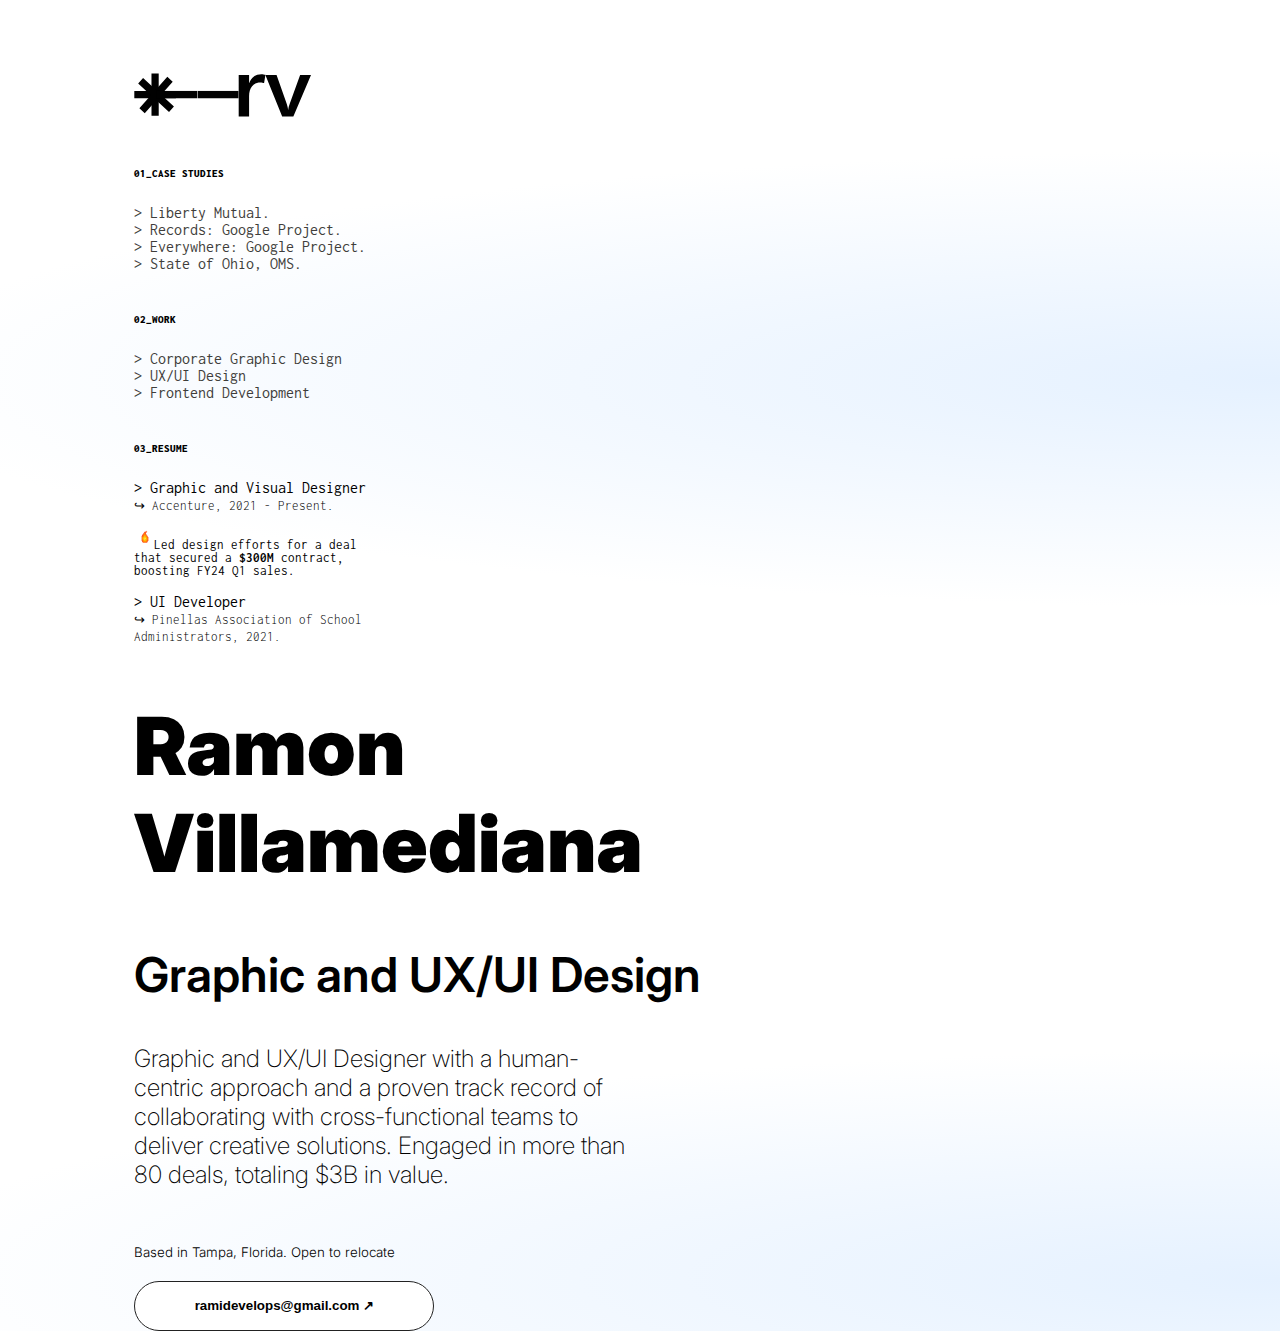
==== index.html @ a41bd523 "Google Analytics added" ====
<!DOCTYPE html>
<html>

<head>
  
  <!-- Google tag (gtag.js) -->
<script async src="https://www.googletagmanager.com/gtag/js?id=G-LFRP5LNCE6"></script>
<script>
  window.dataLayer = window.dataLayer || [];
  function gtag(){dataLayer.push(arguments);}
  gtag('js', new Date());

  gtag('config', 'G-LFRP5LNCE6');
</script>

  <meta charset="utf-8">
  <meta name="viewport" content="width=device-width">

  <!-- HTML Meta Tags -->
<title>Ramon Villamediana</title>
<meta name="description" content="Ramon Villamediana portfolio. Refined and visually pleasing Graphic and UX/UI Design.">

<!-- Facebook Meta Tags -->
<meta property="og:url" content="https://ramidevelops.github.io/me/">
<meta property="og:type" content="website">
<meta property="og:title" content="Ramon Villamediana Portfolio">
<meta property="og:description" content="Ramon Villamediana portfolio. Refined and visually pleasing Graphic and UX/UI Design.">
<meta property="og:image" content="https://ramidevelops.github.io/me/assets/LOGO2.svg">

<!-- Twitter Meta Tags -->
<meta name="twitter:card" content="summary_large_image">
<meta property="twitter:domain" content="ramidevelops.github.io">
<meta property="twitter:url" content="https://ramidevelops.github.io/me/">
<meta name="twitter:title" content="Ramon Villamediana Portfolio">
<meta name="twitter:description" content="Ramon Villamediana portfolio. Refined and visually pleasing Graphic and UX/UI Design.">
<meta name="twitter:image" content="https://ramidevelops.github.io/me/assets/LOGO2.svg">


  <link rel="stylesheet" href="https://cdn.jsdelivr.net/npm/bootstrap@4.1.3/dist/css/bootstrap.min.css" integrity="sha384-MCw98/SFnGE8fJT3GXwEOngsV7Zt27NXFoaoApmYm81iuXoPkFOJwJ8ERdknLPMO" crossorigin="anonymous">
  <link rel="icon" type="image/x-icon" href="assets/LOGO2.svg">
  <link rel="preconnect" href="https://fonts.googleapis.com">
  <link rel="preconnect" href="https://fonts.gstatic.com" crossorigin>
  <link href="https://fonts.googleapis.com/css2?family=Inconsolata:wght@300&display=swap" rel="stylesheet">
  <link rel="preconnect" href="https://fonts.googleapis.com">
  <link rel="preconnect" href="https://fonts.gstatic.com" crossorigin>
  <link href="https://fonts.googleapis.com/css2?family=Inconsolata:wght@300&family=Inter&display=swap" rel="stylesheet">
  <link href="https://cdn.jsdelivr.net/npm/bootstrap@5.3.2/dist/css/bootstrap.min.css" rel="stylesheet" integrity="sha384-T3c6CoIi6uLrA9TneNEoa7RxnatzjcDSCmG1MXxSR1GAsXEV/Dwwykc2MPK8M2HN" crossorigin="anonymous">

  <link rel="stylesheet" href="./styles.css">
  <link
    rel="stylesheet"
    href="https://cdnjs.cloudflare.com/ajax/libs/animate.css/4.1.1/animate.min.css"/>
  
  <!-- Designed and brought to life by Ramon Villamediana -->
</head>

<body class="gradient">
  <section class="row mx-2" id="navbar-mobile">
  <div class="col-3">
  <a href="index.html"><img src="assets/logo-1.svg" class="logo-img"></a>
    </div>
    <div class="col-2">
    
      <button type="button" class="menu" data-bs-toggle="modal" data-bs-target="#exampleModal">
      <svg xmlns="http://www.w3.org/2000/svg" width="24" height="24" fill="currentColor" class="bi bi-plus-circle-fill" viewBox="0 0 16 16">
        <path d="M16 8A8 8 0 1 1 0 8a8 8 0 0 1 16 0M8.5 4.5a.5.5 0 0 0-1 0v3h-3a.5.5 0 0 0 0 1h3v3a.5.5 0 0 0 1 0v-3h3a.5.5 0 0 0 0-1h-3z"/>
      </svg>
    </button>
    </div>
      <!--------------------- Modal ------------------------------------------------------------------------------------------------->
      <div class="modal fade" id="exampleModal" tabindex="-1" aria-labelledby="exampleModalLabel" aria-hidden="true">
        <div class="modal-dialog">
          <div class="modal-content">
            <div class="modal-header">
              <h5 class="modal-title" id="exampleModalLabel">
              <button type="button" class="btn-close" data-bs-dismiss="modal" aria-label="Close"></button>
            </div>
            <div class="modal-body">
              <div class="mx-2" style="text-align: left;">
              <a href="index.html"><img src="assets/logo-1.svg" alt="logo" class="logo-img"></a>
              <br>
              <br>
                <nav>
                <h6><b>01_CASE STUDIES</b></h6>
                <a href="lmcasestudy.html">> Liberty Mutual.</a>
                <br>
                <a href="recordscasestudy.html">> Records: Google Project.</a>
                <br>
                <a href="everywherecasestudy.html">> Everywhere: Google Project.</a>
                <br>
                <a href="oakscasestudy.html">> State of Ohio, OMS.</a>
                <br>
                <br>
                <h6><b>02_WORK</b></h6>
                <a href="gdwork.html">> Coorporate Graphic Design</a>
                <br>
                <a href="uxwork.html">> UX/UI Design</a>
                <br>
                <a href="frontendwork.html">> Front-end Development</a>
                <br>
                <br>
                <h6><b>03_RESUME</b></h6>
                  <p>> Graphic and Visual Designer
                    <small>
                      <br>Accenture, 2021 - Present.</b>
                      </small></p>

                      <p>> UI Developer<br>
                      <small>
                        Pinellas Association of School Administrators, 2021.
                      </small></p>

                </nav>
              </div>
            </div>
          </div>
        </div>
      </div>
   
  </section>
  <!---desktop versioooooooooooooon-->
  <div class="row" id="main-container">
  <div class="mx-2 px-4" id="left">
  <a href="index.html"><img src="assets/logo-1.svg" alt="logo" class="logo-img-desktop"></a>
  <br>
  <br>
    <nav>
    <h6><b>01_CASE STUDIES</b></h6>
    <a href="lmcasestudy.html">> Liberty Mutual.</a>
    <br>
    <a href="recordscasestudy.html">> Records: Google Project.</a>
    <br>
    <a href="everywherecasestudy.html">> Everywhere: Google Project.</a>
    <br>
    <a href="oakscasestudy.html">> State of Ohio, OMS.</a>
    <br>
    <br>
    <h6><b>02_WORK</b></h6>
    <a href="gdwork.html">> Corporate Graphic Design</a>
    <br>
    <a href="uxwork.html">> UX/UI Design</a>
    <br>
    <a href="frontendwork.html">> Frontend Development</a>
    <br>
    <br>
    <h6><b>03_RESUME</b></h6>
      <p>> Graphic and Visual Designer
        <small>
          <br>↪ Accenture, 2021 - Present.</b>
          </small></p>
          <p style="font-size: 0.8rem;"><img src='assets/fire.gif' style="width: 20px;">Led design efforts for a deal that secured a <b>$300M</b> contract, boosting FY24 Q1 sales.</p>

          <p>> UI Developer<br>
          <small>
            ↪ Pinellas Association of School Administrators, 2021.
          </small></p>

    </nav>
  </div>
    
  <div class="mx-2" id="center">
  <h1>Ramon Villamediana</h1>
  <h2>Graphic and UX/UI Design</h2>
  <h4>Graphic and UX/UI Designer with a human-centric approach and a proven track record of collaborating with cross-functional teams to deliver creative solutions. Engaged in more than 80 deals, totaling $3B in value.</h4>
  <br>
  <small>Based in Tampa, Florida. Open to relocate</small>
  <br>
  <br>
    <a href="mailto:ramidevelops@gmail.com">
      <button type="button" class="email-button">ramidevelops@gmail.com ↗︎</button>
    </a>
            <br>
        </div>
      </div>

    <script src="https://cdn.jsdelivr.net/npm/bootstrap@5.3.2/dist/js/bootstrap.bundle.min.js" integrity="sha384-C6RzsynM9kWDrMNeT87bh95OGNyZPhcTNXj1NW7RuBCsyN/o0jlpcV8Qyq46cDfL" crossorigin="anonymous"></script>
<script src="script.js"></script>
  
</body>

</html>
---- styles.css ----
html {
  height: 100%;
  width: 100%;
  scroll-behavior: smooth;
}

.gradient{
  background: radial-gradient(331.1% 76.51% at 100% 42.09%, #e5f1ff 0%, #FFF 33.19%);
}

#navbar-mobile{
  display:none;
}

#main-container{
  width: 80%;
  margin: auto;
  margin-top: 5%;
}

#left{
  font-family: inconsolata;
}

#center{
  font-family: inter;
  animation: showup 1.5s forwards;
}

#center > h1{
  font-size: 5rem;
  font-weight: 900;
}

#center > h2{
  font-size: 3rem;
  font-weight: 600;
}

#center > h4{
  width: 70%;
  font-size: 1.5rem;
  font-weight: 200;

}


.email-button{
      font-weight: 600;
      border-bottom-width: 1px;
      background-color: white;
      border-color: rgb(34, 34, 34);
      border-left-width: 1px;
      border-right-width: 1px;
      border-style: solid;
      border-top-width: 1px;
      height: 50px;
      width: 300px;
      opacity: 1;
      border-radius: 70px;
}

.email-button:hover{
      font-weight: 600;
        border-bottom-width: 1px;
        background-color: black;
        border-color: rgb(255, 255, 255);
        color: white;
        transition: 1s;
        border-left-width: 1px;
        border-right-width: 1px;
        border-style: solid;
        border-top-width: 1px;
        height: 50px;
        width: 300px;
        opacity: 1;
        border-radius: 70px;
}

.logo-img-desktop{
  max-width: 70%;
  animation-name:fadeInLeft;
  animation-duration: 1s;
  animation-timing-function: 1s;
}

nav>a{
  display: inline-block;
  position: relative;
  text-decoration: none;
  color: #3f3e3b
}

nav>a:hover{
  animation-name: headShake;
  animation-duration: 1s;
  animation-timing-function: 1s;
  color:#000000;
  text-decoration: none;
}



small{
  font-weight: 300;
}
.logo-img{
  max-width: 200px;
}

#left{
 width: 25%; 
}

#center{
 width: 70%; 
}

.presentation{
  width: 50%;
  margin-bottom: 2%;
  margin: auto;
}

.frontend-img{
  width: 80%;
  margin: auto;
  border-radius: 15px;
}

#pdf-box{
  font-family: inconsolata, monospace;
  font-size: 0.9rem;
  width: 50%;
  margin: auto;
  margin-bottom: 2rem;
  border-style: SOLID;
  border-radius: 8PX;
  border-color: #000000;
  border-width: 1px;
}

#l-col>a:hover{
    animation-name: headShake;
    animation-duration: 0.9s;
    animation-timing-function: 0.9s;
}

#l-col{
  width: 60%;
  margin: auto;
  display: flex;
  justify-content: center;
}

#r-col{
  padding: 0.5rem;
  border-left: 1px solid;

}

.lm-p{
  max-width: 50%;
  margin: 0 auto;
  font-family: inconsolata;
}

@media (max-width: 992px) {

  .lm-p{
    max-width: 80%;
    margin: 0 auto;
  }

  #navbar-mobile{
    display: flex;
    align-items: center;
    justify-content: space-between;
    margin-top: 7%;
  }

  .modal-dialog{
    margin-top: 15%;
    font-family: inconsolata;
  }


  #main-container{
    height: 80vh;
    width: 100%;
    margin: auto;
    gap: 1%;
    margin-top: 5%;
    align-items: center;
  }
  
  #left{
  display: none;
  }

  #center{
    font-family: inter;
    width: 100%;
  }

  #center > h1{
    font-size: 3rem;
    font-weight: 900;
    animation: showup 2s forwards;
  }

  #center > h2{
    font-size: 1rem;
    font-weight: 600;
    animation: showup 2s forwards;
  }

  #center > h4{
    width: 50%;
    font-size: 0.8rem;
    font-weight:200;
    animation: showup 2s forwards;
}

  .email-button{
    width: 50%;
    height: 50px;
    font-size:0.6rem;
    color: white;
    background-color: black;
    border-color: rgb(0, 0, 0);
    transition: 1s ease-in-out;
  }
  

  .menu{
    background-color: rgb(255, 255, 255);
    color: rgb(0, 0, 0);
    border-style: solid;
    border-color: #FFF;
  }
  
  .email-button:hover{
        font-weight: 400;
          border-bottom-width: 1px;
          background-color: rgb(255, 255, 255);
          border-color: rgb(0, 0, 0);
          color: rgb(0, 0, 0);
          transition: 1s;
          border-left-width: 1px;
          border-right-width: 1px;
          border-style: solid;
          border-top-width: 1px;
          height: 50px;
          width: 80%;
          opacity: 1;
          border-radius: 70px;
  }

  .logo-img{
    max-width: 80px;
  }

  .presentation{
    width:100%;
    margin: auto;
  }

  #pdf-box{
    width: 90%;
    margin: auto;
    margin-bottom: 2rem;
  }

  #r-col{
    font-size: 0.6rem;
  }

}

@keyframes showup {
    0% {opacity:0;}
    20% {}
    80% {}
    100% {opacity:1;}
}
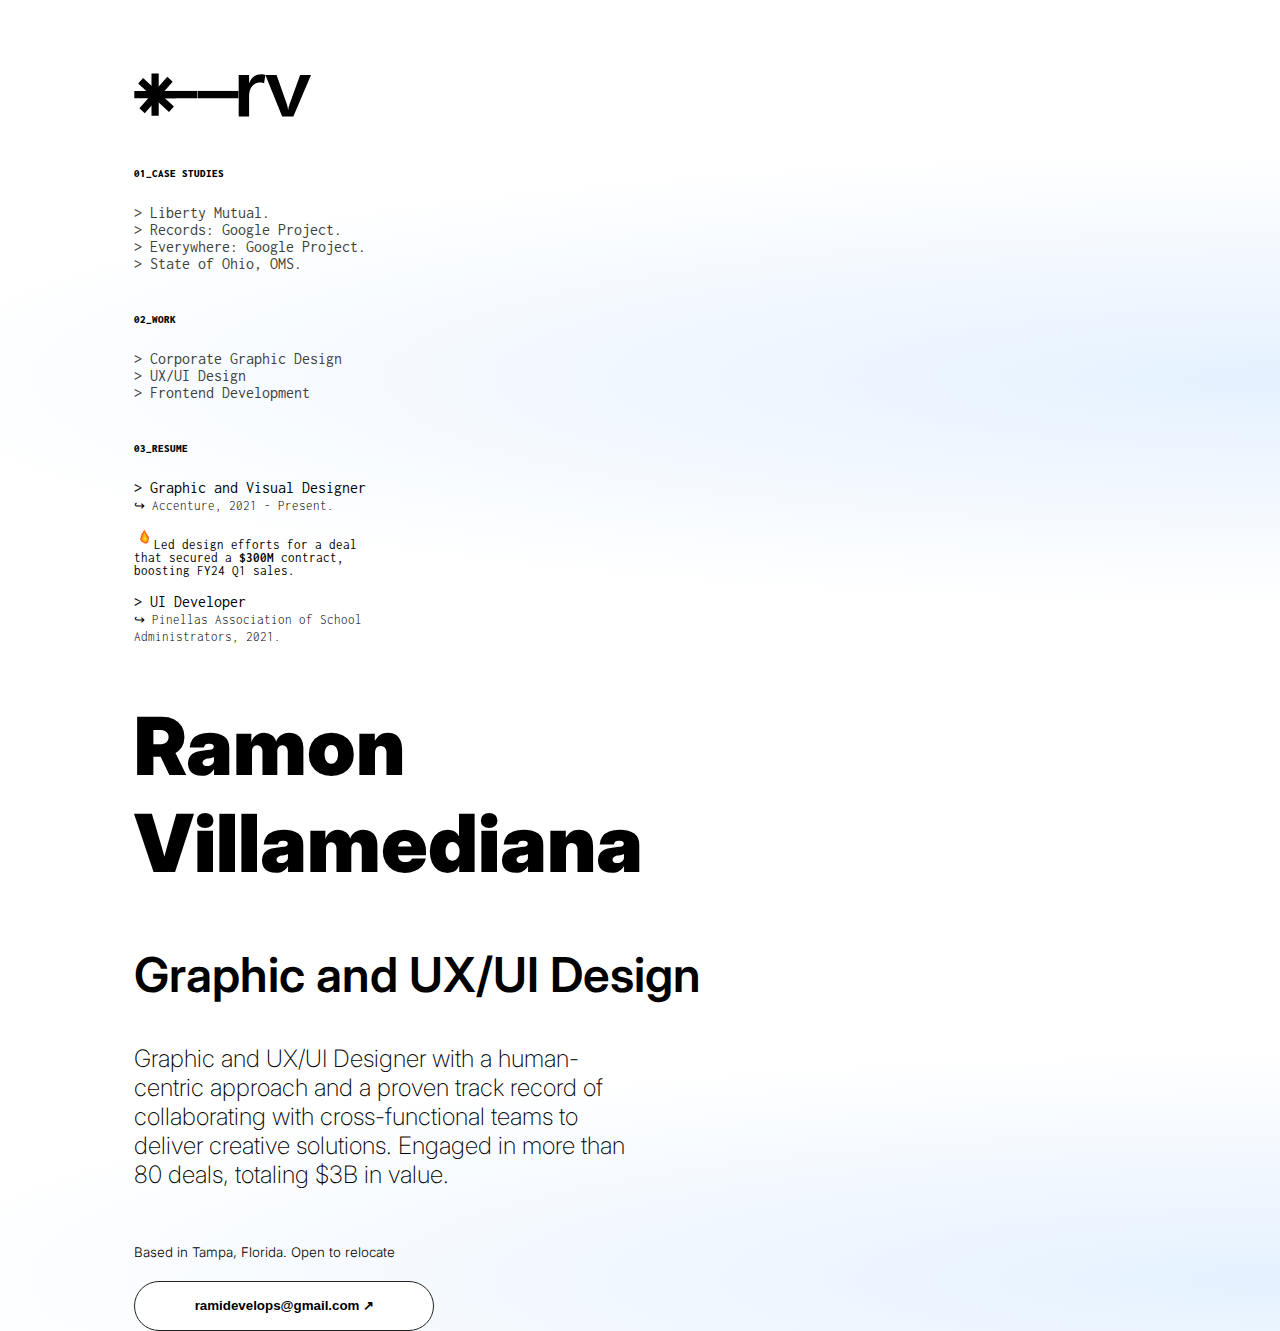
==== commit 1d9e5396: "Google tag manager added" ====
--- a/index.html
+++ b/index.html
@@ -2,16 +2,13 @@
 <html>
 
 <head>
-  
-  <!-- Google tag (gtag.js) -->
-<script async src="https://www.googletagmanager.com/gtag/js?id=G-LFRP5LNCE6"></script>
-<script>
-  window.dataLayer = window.dataLayer || [];
-  function gtag(){dataLayer.push(arguments);}
-  gtag('js', new Date());
-
-  gtag('config', 'G-LFRP5LNCE6');
-</script>
+<!-- Google Tag Manager -->
+<script>(function(w,d,s,l,i){w[l]=w[l]||[];w[l].push({'gtm.start':
+  new Date().getTime(),event:'gtm.js'});var f=d.getElementsByTagName(s)[0],
+  j=d.createElement(s),dl=l!='dataLayer'?'&l='+l:'';j.async=true;j.src=
+  'https://www.googletagmanager.com/gtm.js?id='+i+dl;f.parentNode.insertBefore(j,f);
+  })(window,document,'script','dataLayer','GTM-KDVG3HKG');</script>
+  <!-- End Google Tag Manager -->
 
   <meta charset="utf-8">
   <meta name="viewport" content="width=device-width">
@@ -55,6 +52,13 @@
 </head>
 
 <body class="gradient">
+  <!-- Google Tag Manager -->
+  <script>(function(w,d,s,l,i){w[l]=w[l]||[];w[l].push({'gtm.start':
+    new Date().getTime(),event:'gtm.js'});var f=d.getElementsByTagName(s)[0],
+    j=d.createElement(s),dl=l!='dataLayer'?'&l='+l:'';j.async=true;j.src=
+    'https://www.googletagmanager.com/gtm.js?id='+i+dl;f.parentNode.insertBefore(j,f);
+    })(window,document,'script','dataLayer','GTM-KDVG3HKG');</script>
+    <!-- End Google Tag Manager -->
   <section class="row mx-2" id="navbar-mobile">
   <div class="col-3">
   <a href="index.html"><img src="assets/logo-1.svg" class="logo-img"></a>
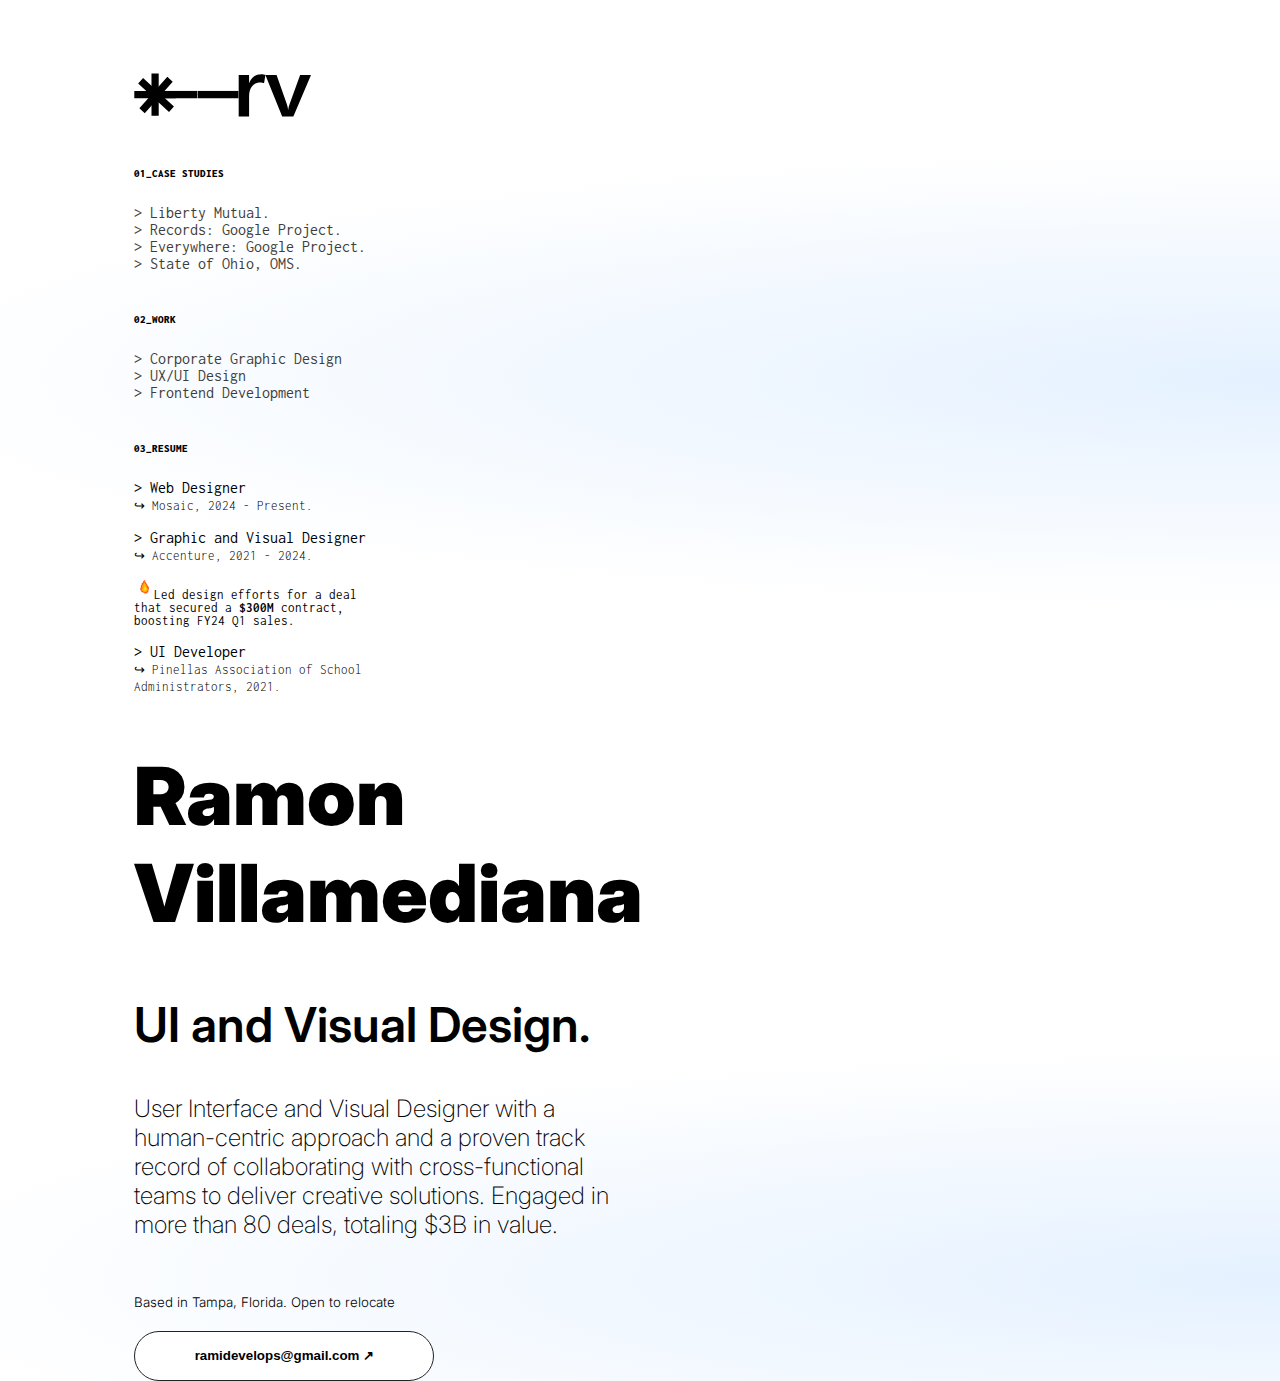
==== commit 247bf245: "resume updated!" ====
--- a/index.html
+++ b/index.html
@@ -2,6 +2,11 @@
 <html>
 
 <head>
+<!-- GODS PLAN IS REAL AND I WILL MAKE IT.
+      DESIGNED AND BROUGHT TO LIFE BY RAMON VILLAMEDIANA.-->
+
+
+      
 <!-- Google Tag Manager -->
 <script>(function(w,d,s,l,i){w[l]=w[l]||[];w[l].push({'gtm.start':
   new Date().getTime(),event:'gtm.js'});var f=d.getElementsByTagName(s)[0],
@@ -47,8 +52,6 @@
   <link
     rel="stylesheet"
     href="https://cdnjs.cloudflare.com/ajax/libs/animate.css/4.1.1/animate.min.css"/>
-  
-  <!-- Designed and brought to life by Ramon Villamediana -->
 </head>
 
 <body class="gradient">
@@ -104,9 +107,15 @@
                 <br>
                 <br>
                 <h6><b>03_RESUME</b></h6>
+
+                <p>> Web Designer
+                  <small>
+                    <br>Mosaic, 2024 - Present.</b>
+                    </small></p>
+
                   <p>> Graphic and Visual Designer
                     <small>
-                      <br>Accenture, 2021 - Present.</b>
+                      <br>Accenture, 2021 - 2024.</b>
                       </small></p>
 
                       <p>> UI Developer<br>
@@ -148,9 +157,15 @@
     <br>
     <br>
     <h6><b>03_RESUME</b></h6>
+
+      <p>> Web Designer
+      <small>
+        <br>↪ Mosaic, 2024 - Present.    
+      </small></p>
+      
       <p>> Graphic and Visual Designer
         <small>
-          <br>↪ Accenture, 2021 - Present.</b>
+          <br>↪ Accenture, 2021 - 2024.
           </small></p>
           <p style="font-size: 0.8rem;"><img src='assets/fire.gif' style="width: 20px;">Led design efforts for a deal that secured a <b>$300M</b> contract, boosting FY24 Q1 sales.</p>
 
@@ -164,8 +179,8 @@
     
   <div class="mx-2" id="center">
   <h1>Ramon Villamediana</h1>
-  <h2>Graphic and UX/UI Design</h2>
-  <h4>Graphic and UX/UI Designer with a human-centric approach and a proven track record of collaborating with cross-functional teams to deliver creative solutions. Engaged in more than 80 deals, totaling $3B in value.</h4>
+  <h2>UI and Visual Design.</h2>
+  <h4>User Interface and Visual Designer with a human-centric approach and a proven track record of collaborating with cross-functional teams to deliver creative solutions. Engaged in more than 80 deals, totaling $3B in value.</h4>
   <br>
   <small>Based in Tampa, Florida. Open to relocate</small>
   <br>
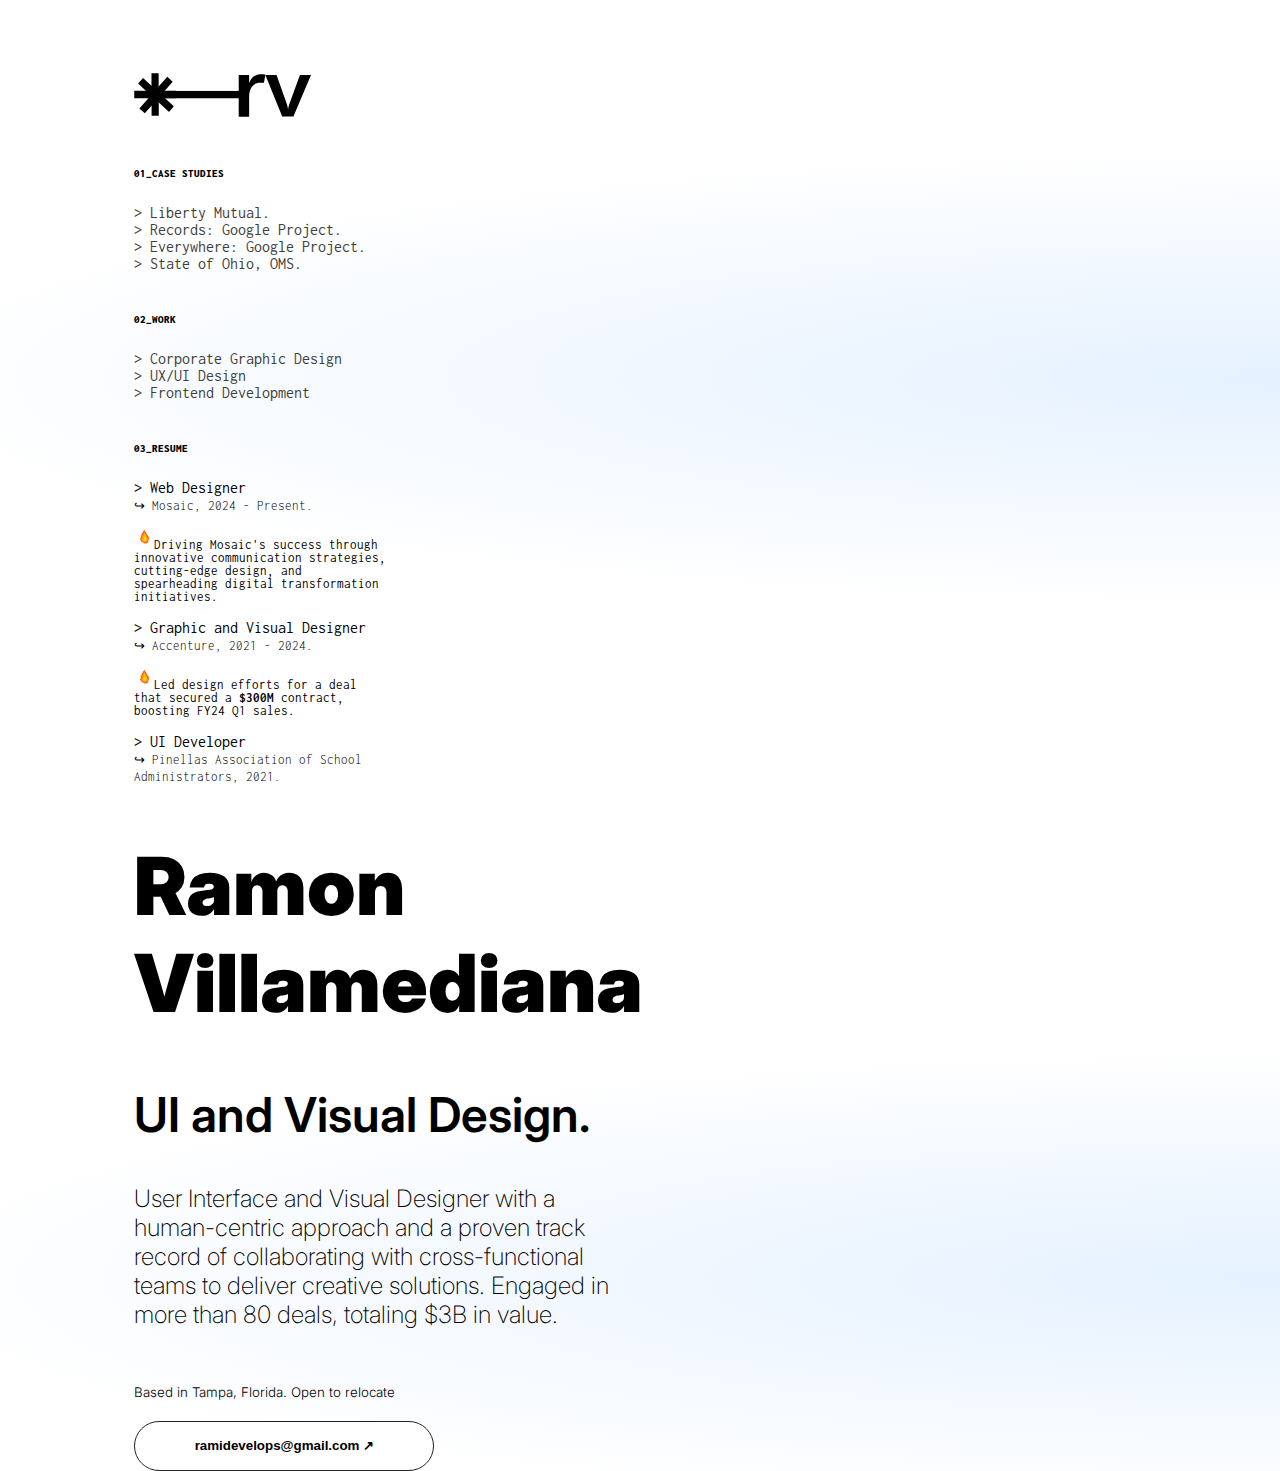
==== commit cfdb0b0f: "landing page updates" ====
--- a/index.html
+++ b/index.html
@@ -5,14 +5,12 @@
 <!-- GODS PLAN IS REAL AND I WILL MAKE IT.
       DESIGNED AND BROUGHT TO LIFE BY RAMON VILLAMEDIANA.-->
 
-
-      
-<!-- Google Tag Manager -->
+  <!-- Google Tag Manager -->
 <script>(function(w,d,s,l,i){w[l]=w[l]||[];w[l].push({'gtm.start':
   new Date().getTime(),event:'gtm.js'});var f=d.getElementsByTagName(s)[0],
   j=d.createElement(s),dl=l!='dataLayer'?'&l='+l:'';j.async=true;j.src=
   'https://www.googletagmanager.com/gtm.js?id='+i+dl;f.parentNode.insertBefore(j,f);
-  })(window,document,'script','dataLayer','GTM-KDVG3HKG');</script>
+  })(window,document,'script','dataLayer','GTM-KS4B787Q');</script>
   <!-- End Google Tag Manager -->
 
   <meta charset="utf-8">
@@ -55,13 +53,12 @@
 </head>
 
 <body class="gradient">
-  <!-- Google Tag Manager -->
-  <script>(function(w,d,s,l,i){w[l]=w[l]||[];w[l].push({'gtm.start':
-    new Date().getTime(),event:'gtm.js'});var f=d.getElementsByTagName(s)[0],
-    j=d.createElement(s),dl=l!='dataLayer'?'&l='+l:'';j.async=true;j.src=
-    'https://www.googletagmanager.com/gtm.js?id='+i+dl;f.parentNode.insertBefore(j,f);
-    })(window,document,'script','dataLayer','GTM-KDVG3HKG');</script>
-    <!-- End Google Tag Manager -->
+
+  <!-- Google Tag Manager (noscript) -->
+<noscript><iframe src="https://www.googletagmanager.com/ns.html?id=GTM-KS4B787Q"
+  height="0" width="0" style="display:none;visibility:hidden"></iframe></noscript>
+  <!-- End Google Tag Manager (noscript) -->
+
   <section class="row mx-2" id="navbar-mobile">
   <div class="col-3">
   <a href="index.html"><img src="assets/logo-1.svg" class="logo-img"></a>
@@ -162,6 +159,7 @@
       <small>
         <br>↪ Mosaic, 2024 - Present.    
       </small></p>
+      <p style="font-size: 0.8rem;"><img src='assets/fire.gif' style="width: 20px;">Driving Mosaic's success through innovative communication strategies, cutting-edge design, and spearheading digital transformation initiatives.</p>
       
       <p>> Graphic and Visual Designer
         <small>
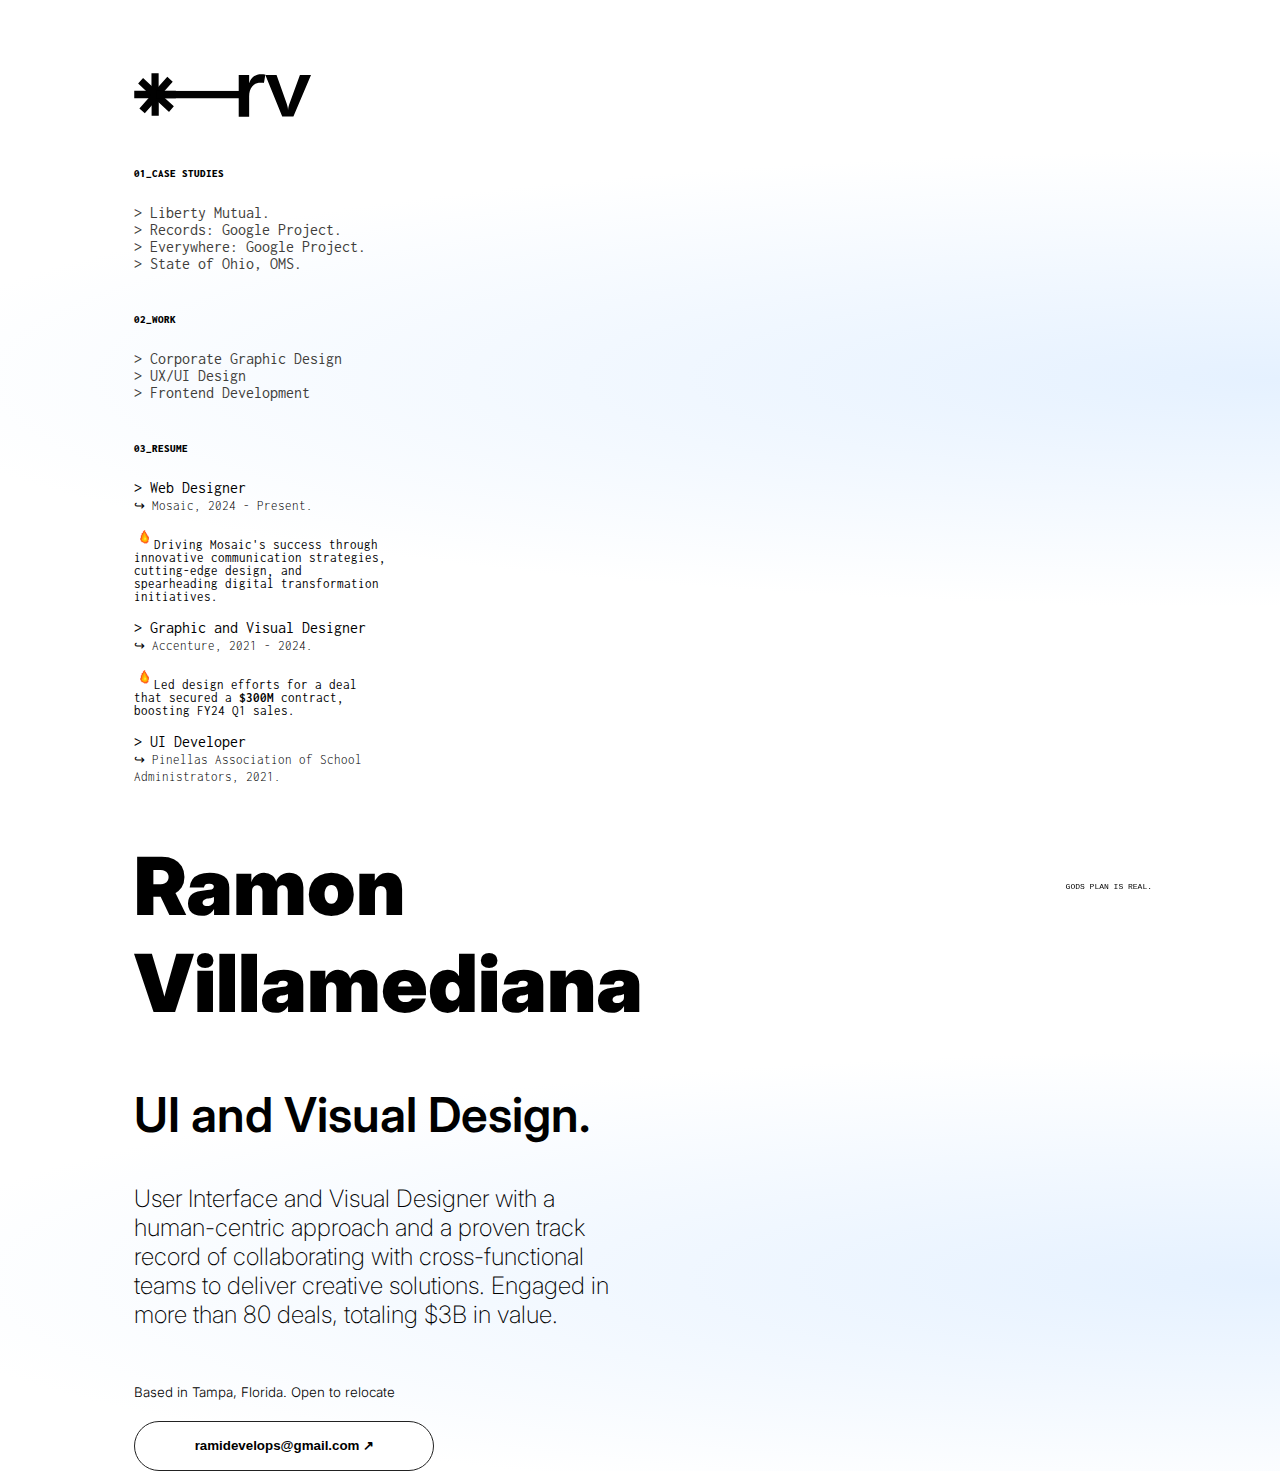
==== commit 536cb02b: "minor aesthetic details fixed and enhanced" ====
--- a/index.html
+++ b/index.html
@@ -105,7 +105,7 @@
                 <br>
                 <h6><b>03_RESUME</b></h6>
 
-                <p>> Web Designer
+                <p>> Web and Visual Designer
                   <small>
                     <br>Mosaic, 2024 - Present.</b>
                     </small></p>
@@ -187,6 +187,13 @@
       <button type="button" class="email-button">ramidevelops@gmail.com ↗︎</button>
     </a>
             <br>
+            <div style="margin-top: 100px;">
+              <p style="font-size:0.5rem; font-family:monospace; font-weight: 200; 
+              position: fixed;
+              bottom: 1px;
+              right: 10%;
+          ">GODS PLAN IS REAL.</p>
+            </div>
         </div>
       </div>
 
--- a/styles.css
+++ b/styles.css
@@ -170,6 +170,7 @@
   .lm-p{
     max-width: 80%;
     margin: 0 auto;
+    font-size: 0.8rem;
   }
 
   #navbar-mobile{
@@ -223,9 +224,10 @@
 }
 
   .email-button{
+    font-weight: 400;
     width: 50%;
     height: 50px;
-    font-size:0.6rem;
+    font-size:0.8rem;
     color: white;
     background-color: black;
     border-color: rgb(0, 0, 0);
@@ -252,7 +254,6 @@
           border-style: solid;
           border-top-width: 1px;
           height: 50px;
-          width: 80%;
           opacity: 1;
           border-radius: 70px;
   }
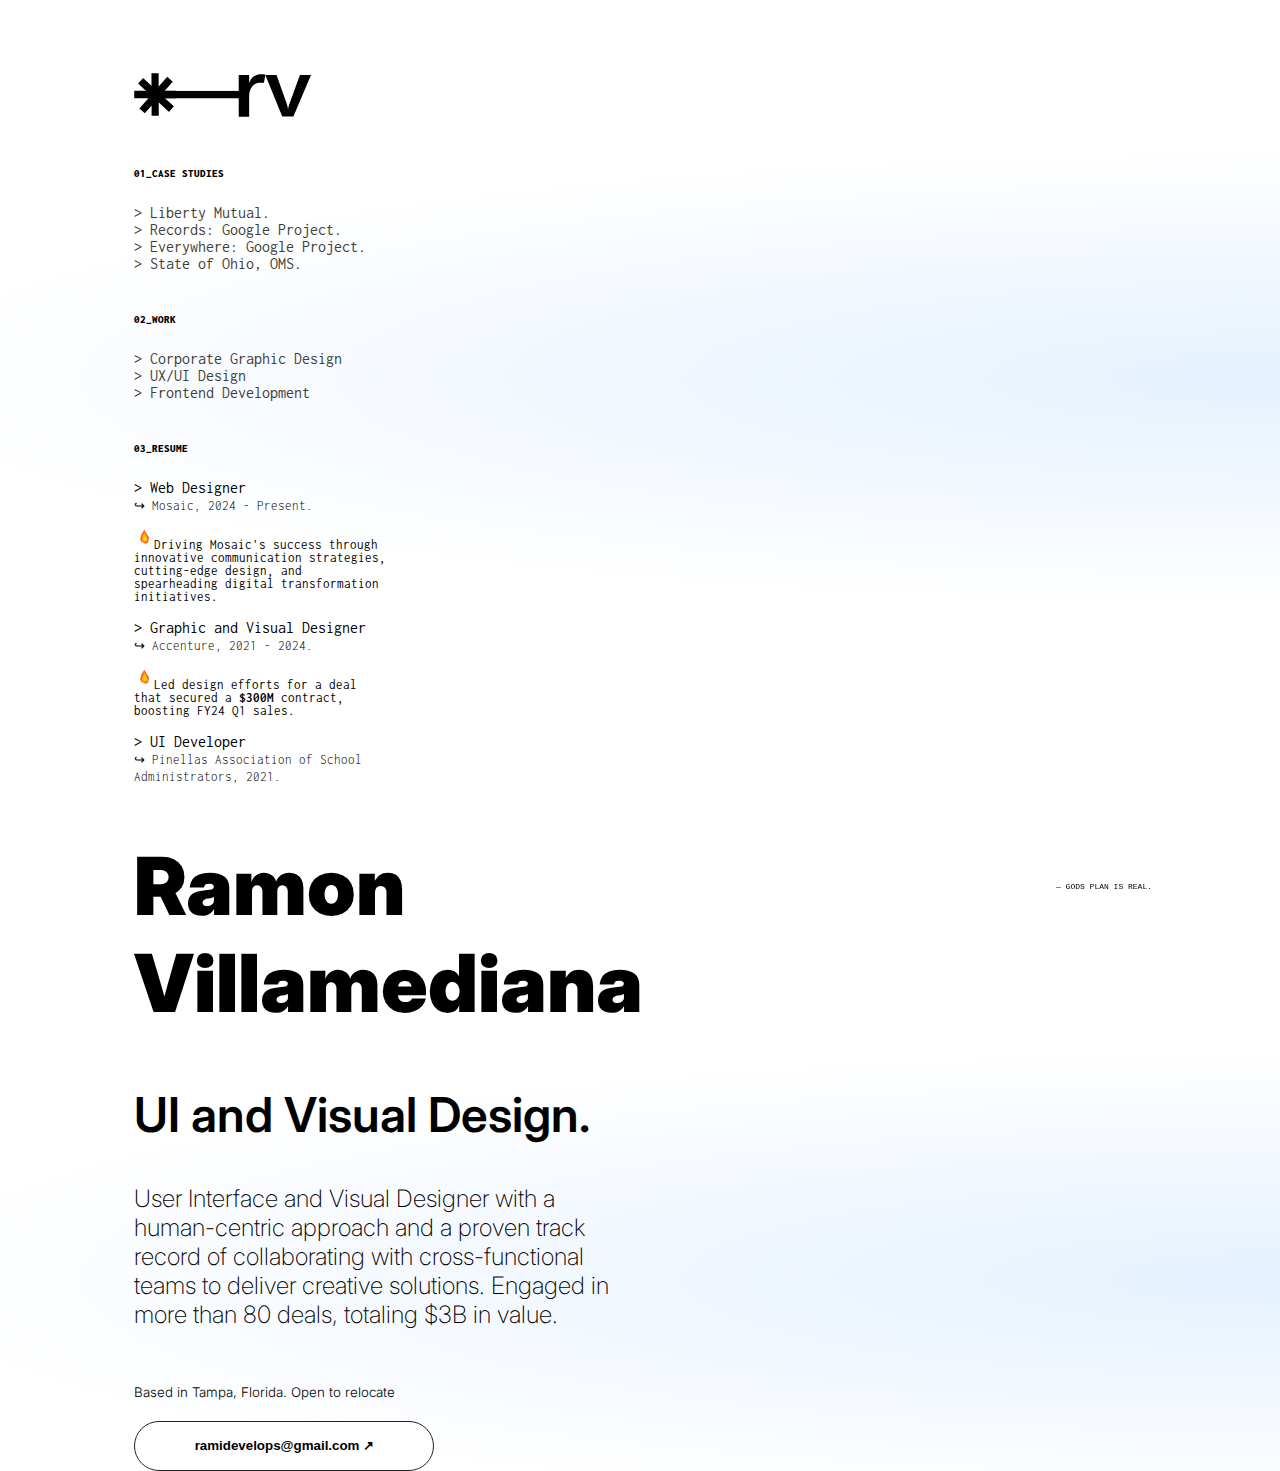
==== commit 5a212809: "little aesthetic enhance landing page" ====
--- a/index.html
+++ b/index.html
@@ -192,7 +192,7 @@
               position: fixed;
               bottom: 1px;
               right: 10%;
-          ">GODS PLAN IS REAL.</p>
+          ">— GODS PLAN IS REAL.</p>
             </div>
         </div>
       </div>
